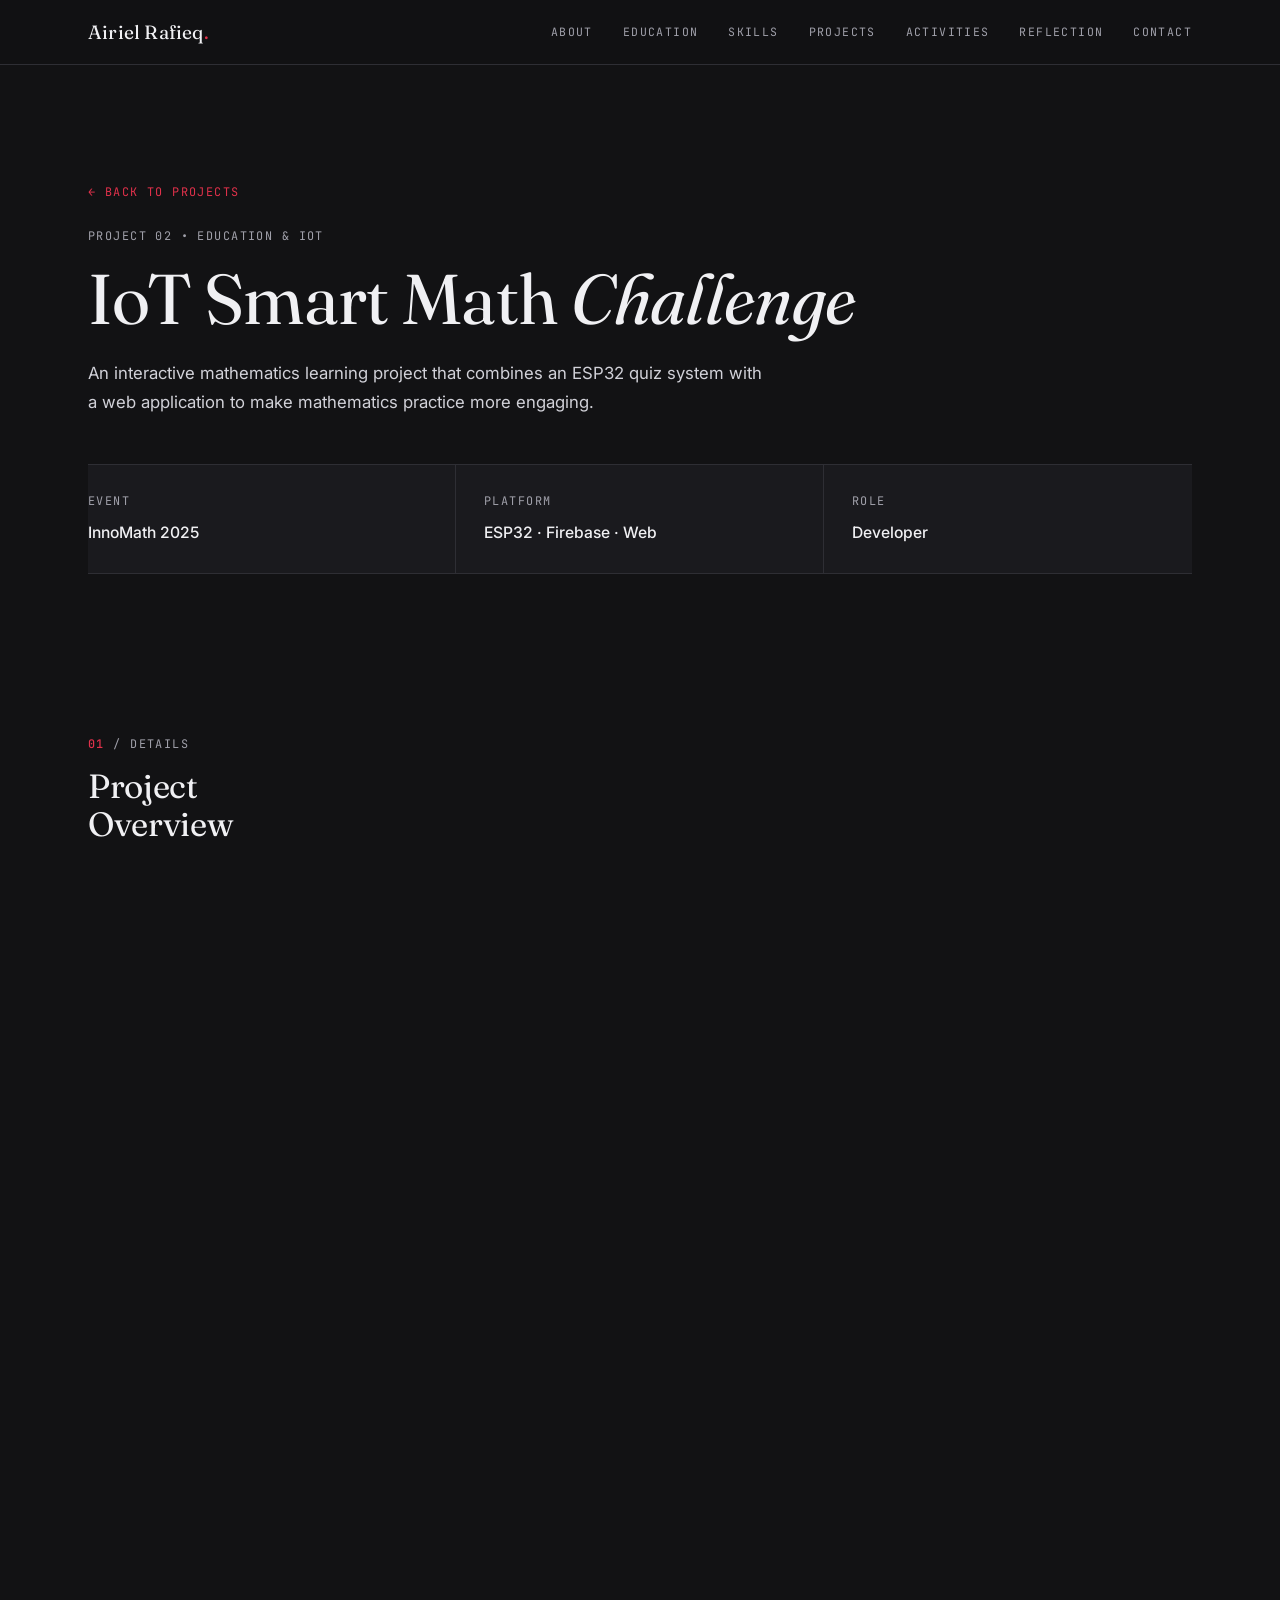
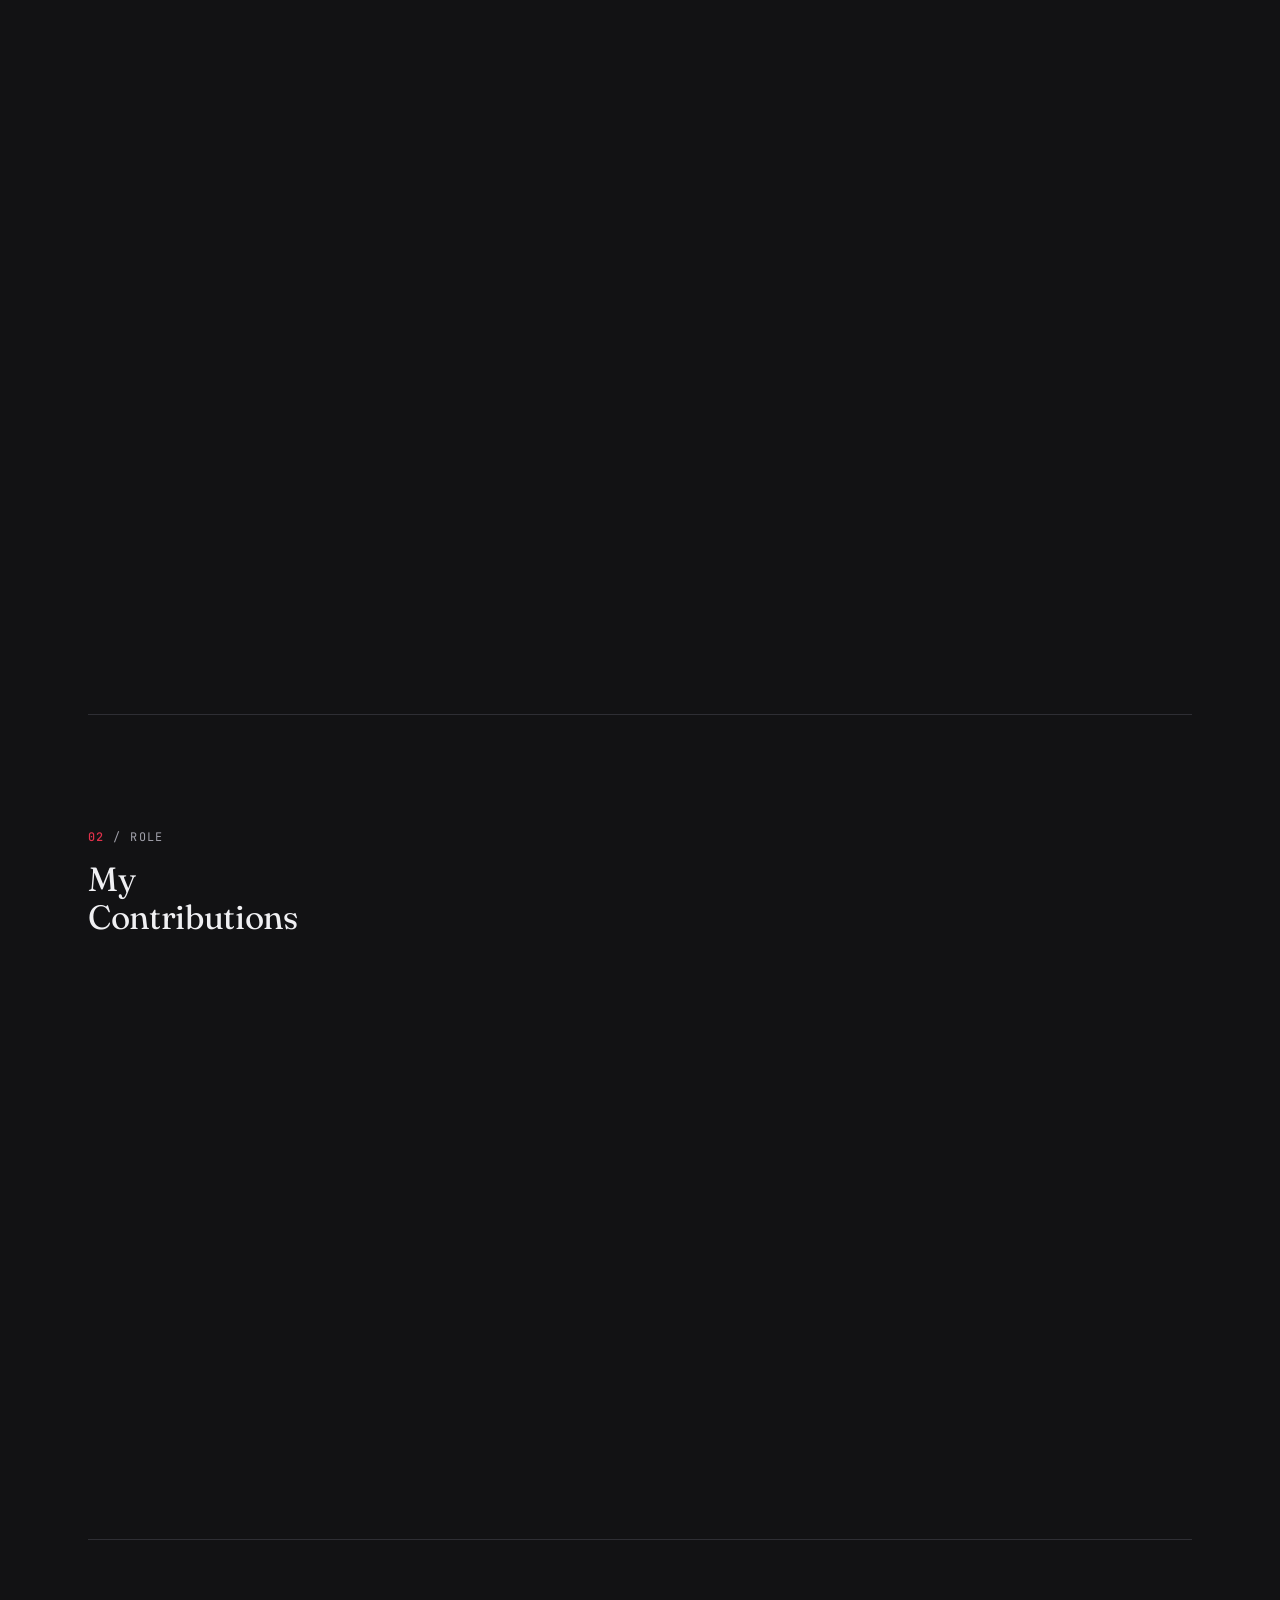
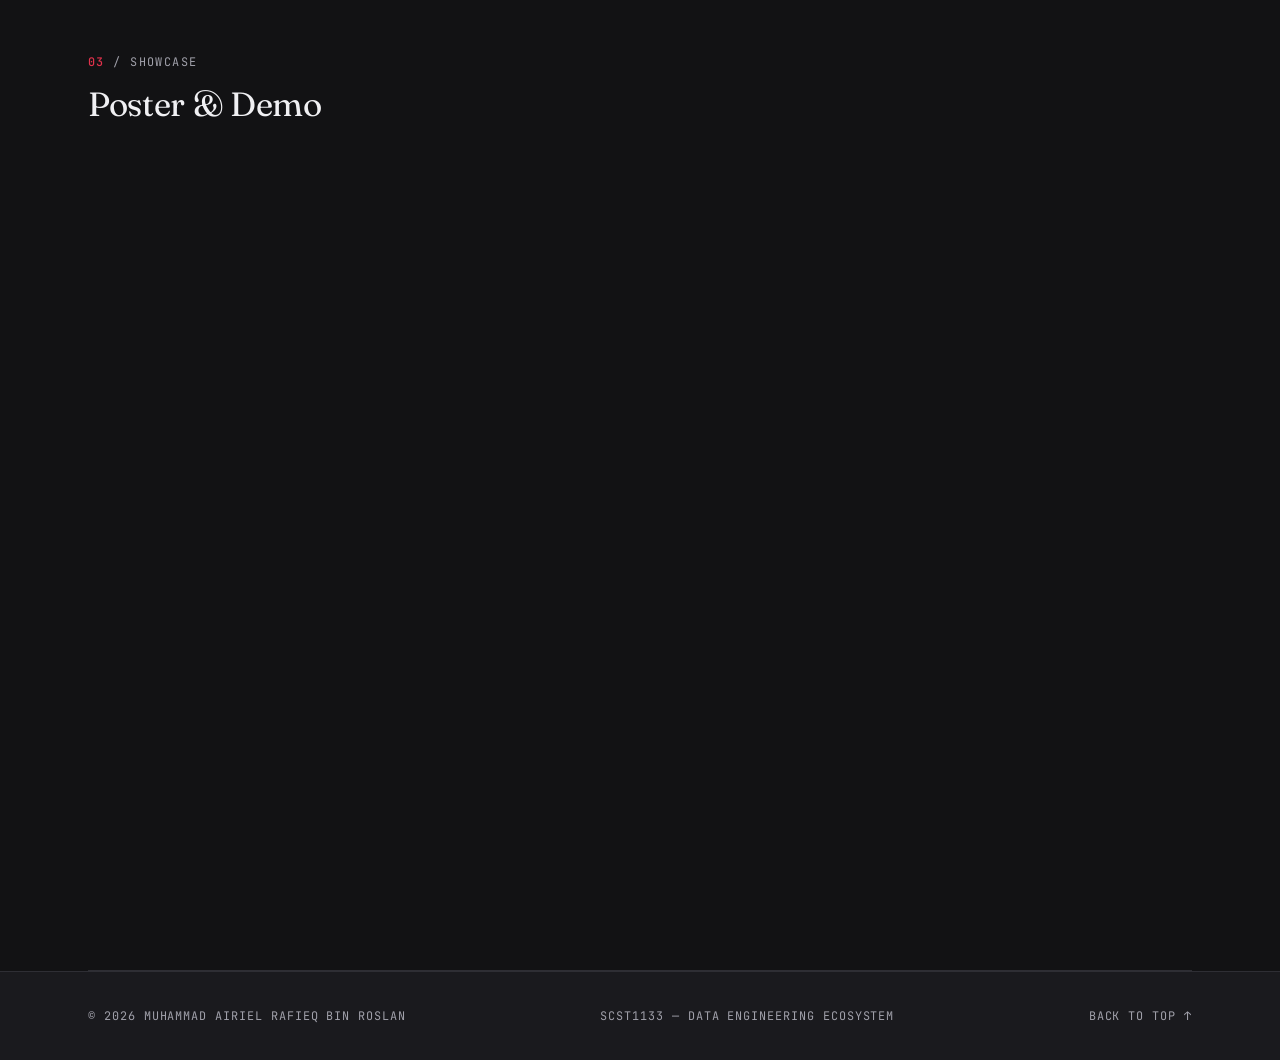
==== innomath.html @ 1515e337 "Add files via upload" ====
<!DOCTYPE html>
<html lang="en">
<head>
  <meta charset="UTF-8">
  <meta name="viewport" content="width=device-width, initial-scale=1.0">
  <meta name="description" content="IoT Smart Math Challenge Case Study — An interactive ESP32 quiz system and web leaderboard built by Airiel Rafieq.">
  <meta name="theme-color" content="#0a0a0a">
  <title>IoT Smart Math Challenge | Airiel Rafieq</title>

  <link rel="preconnect" href="https://fonts.googleapis.com">
  <link rel="preconnect" href="https://fonts.gstatic.com" crossorigin>
  <link href="https://fonts.googleapis.com/css2?family=Fraunces:opsz,wght@9..144,400;9..144,600&family=Inter:wght@400;500;600&family=JetBrains+Mono:wght@400;500&display=swap" rel="stylesheet">

  <link rel="stylesheet" href="style.css">
  <script src="script.js" defer></script>
</head>
<body id="top">

  <!-- TOP BAR -->
  <header class="topbar">
    <div class="wrap">
      <a class="brand" href="index.html">Airiel Rafieq<i>.</i></a>
      <button class="menu-btn" id="menu-btn" type="button" aria-expanded="false" aria-controls="main-nav">Menu</button>
      <nav id="main-nav" aria-label="Main navigation">
        <a href="index.html#about">About</a>
        <a href="index.html#education">Education</a>
        <a href="index.html#skills">Skills</a>
        <a href="index.html#projects">Projects</a>
        <a href="index.html#activities">Activities</a>
        <a href="index.html#reflection">Reflection</a>
        <a href="index.html#contact">Contact</a>
      </nav>
    </div>
  </header>

  <main class="wrap">

    <!-- HERO -->
    <section class="sec" style="border-bottom: 0; padding-bottom: 48px;">
      <a class="mono red" href="index.html#projects" style="display: inline-block; margin-bottom: 24px;">&larr; Back to projects</a>
      <p class="mono" style="margin-bottom: 14px;">Project 02 &bull; Education &amp; IoT</p>
      <h1 style="font-size: clamp(2.4rem, 5.5vw, 4.4rem); margin-bottom: 20px;">IoT Smart Math <em>Challenge</em></h1>
      <p class="lead" style="max-width: 680px;">
        An interactive mathematics learning project that combines an ESP32 quiz system with a web
        application to make mathematics practice more engaging.
      </p>

      <div class="facts" style="margin-top: 48px;">
        <div><span class="mono">Event</span><strong>InnoMath 2025</strong></div>
        <div><span class="mono">Platform</span><strong>ESP32 &middot; Firebase &middot; Web</strong></div>
        <div><span class="mono">Role</span><strong>Developer</strong></div>
      </div>
    </section>

    <!-- OVERVIEW -->
    <section class="sec" id="overview">
      <div class="sec-grid">
        <div class="sec-head">
          <span class="mono"><b>01</b> / Details</span>
          <h2>Project Overview</h2>
        </div>
        <div class="reveal">
          <p class="sec-intro" style="color: #d4d4d4; font-size: 1.1rem; line-height: 1.8;">
            The system uses an LCD to display mathematical questions and a 4&times;4 keypad for students to
            submit their answers. A buzzer provides feedback, while a web application supports player
            registration and leaderboard presentation.
          </p>
          <p style="color: var(--muted); margin-bottom: 32px;">
            Firebase and REST-based communication were explored to exchange information between the web
            application and the ESP32 system, including player information and scores.
          </p>

          <div class="thumb" style="border: 1px solid var(--line); background: var(--bg-2);">
            <img src="images/IoT Smart Math Challenge Poster.png" alt="IoT Smart Math Challenge interface" loading="lazy" style="width: 100%; height: auto; filter: grayscale(.2);">
          </div>
        </div>
      </div>
    </section>

    <!-- CONTRIBUTIONS -->
    <section class="sec" id="contributions">
      <div class="sec-grid">
        <div class="sec-head">
          <span class="mono"><b>02</b> / Role</span>
          <h2>My Contributions</h2>
        </div>
        <div class="reveal">
          <div class="rows">
            <div class="skill"><span class="n">01</span><h3>Concept &amp; Design</h3><p>Developed the concept of an interactive IoT mathematics challenge.</p></div>
            <div class="skill"><span class="n">02</span><h3>Hardware Integration</h3><p>Programmed ESP32, I2C LCD, 4&times;4 matrix keypad, and buzzer feedback.</p></div>
            <div class="skill"><span class="n">03</span><h3>Web Development</h3><p>Built user registration, live quiz support, and real-time leaderboard pages.</p></div>
            <div class="skill"><span class="n">04</span><h3>Cloud &amp; Data</h3><p>Integrated Firebase real-time database and managed live score handling.</p></div>
          </div>

          <div class="goal" style="margin-top: 40px;">
            <span class="mono red">Key Learning</span>
            <p>Microcontroller programming, web development, database integration, data handling, and real-time hardware debugging.</p>
          </div>
        </div>
      </div>
    </section>

    <!-- MEDIA / DEMO -->
    <section class="sec" id="media">
      <div class="sec-grid">
        <div class="sec-head">
          <span class="mono"><b>03</b> / Showcase</span>
          <h2>Poster &amp; Demo</h2>
        </div>
        <div class="reveal">
          <p class="sec-intro">Explore the poster, video demonstration, and web application.</p>
          
          <div class="activity" style="margin-bottom: 32px;">
            <img src="images/posteriosafe.png" alt="InnoMath 2025 Poster" loading="lazy">
            <div>
              <span class="mono">Project Poster</span>
              <h3>InnoMath 2025 E-Poster</h3>
              <p>Official exhibition poster detailing the architecture, hardware schematics, and workflow.</p>
              <a class="btn line" href="images/Shin-chan group e-poster.pdf" target="_blank" rel="noopener noreferrer">View PDF Poster &rarr;</a>
            </div>
          </div>

          <div class="links" style="max-width: 100%; margin-top: 32px;">
            <a href="https://drive.google.com/file/d/1Q7OXmVhhHLWHkp21j_22JaUSJQe2-PJ9/view?usp=share_link" target="_blank" rel="noopener noreferrer">
              <span>Watch Video Demonstration</span>
              <span>Google Drive &nearr;</span>
            </a>
            <a href="https://iotmathspeedchallenge.web.app" target="_blank" rel="noopener noreferrer">
              <span>Try Live Web Application</span>
              <span>Firebase Web App &nearr;</span>
            </a>
          </div>

          <div class="actions" style="margin-top: 48px; justify-content: space-between;">
            <a class="btn line" href="iosafe.html">&larr; Previous: IoSafe</a>
            <a class="btn solid" href="index.html#projects">All Projects &rarr;</a>
          </div>
        </div>
      </div>
    </section>

  </main>

  <!-- FOOTER -->
  <footer>
    <div class="wrap">
      <span class="mono">&copy; 2026 Muhammad Airiel Rafieq bin Roslan</span>
      <span class="mono">SCST1133 &mdash; Data Engineering Ecosystem</span>
      <a class="mono" href="#top">Back to top &uarr;</a>
    </div>
  </footer>

</body>
</html>
---- style.css ----
:root {
  /* Softened dark background (Charcoal/Graphite instead of pitch black) */
  --bg: #121214;
  --bg-2: #1a1a1e;
  --line: #2e2e34;
  --line-2: #42424b;
  --text: #f0f0f3;
  --muted: #a0a0aa;
  --red: #e0314b;
  --red-dark: #b8233a;
  --serif: "Fraunces", Georgia, serif;
  --sans: "Inter", system-ui, -apple-system, "Segoe UI", sans-serif;
  --mono: "JetBrains Mono", ui-monospace, Menlo, monospace;
  --max: 1160px;
}

* {
  box-sizing: border-box;
  margin: 0;
  padding: 0;
}

html {
  scroll-behavior: smooth;
  scroll-padding-top: 80px;
}

body {
  background: var(--bg);
  color: var(--text);
  font-family: var(--sans);
  font-size: 16px;
  line-height: 1.7;
  -webkit-font-smoothing: antialiased;
}

img {
  display: block;
  max-width: 100%;
  height: auto;
}

a {
  color: inherit;
  text-decoration: none;
}

::selection {
  background: var(--red);
  color: #fff;
}

.wrap {
  max-width: var(--max);
  margin: 0 auto;
  padding: 0 28px;
}

/* ---------- type helpers ---------- */
.mono {
  font-family: var(--mono);
  font-size: .74rem;
  letter-spacing: .12em;
  text-transform: uppercase;
  color: var(--muted);
}

.red {
  color: var(--red);
}

h1, h2, h3 {
  font-family: var(--serif);
  font-weight: 400;
  line-height: 1.12;
  letter-spacing: -.01em;
}

/* ---------- top bar ---------- */
.topbar {
  position: sticky;
  top: 0;
  z-index: 50;
  background: rgba(18, 18, 20, .94);
  backdrop-filter: blur(8px);
  border-bottom: 1px solid var(--line);
}

.topbar .wrap {
  display: flex;
  align-items: center;
  justify-content: space-between;
  height: 64px;
}

.brand {
  font-family: var(--serif);
  font-size: 1.2rem;
  letter-spacing: .01em;
}

.brand i {
  font-style: normal;
  color: var(--red);
}

nav {
  display: flex;
  gap: 30px;
  align-items: center;
}

nav a {
  font-family: var(--mono);
  font-size: .72rem;
  letter-spacing: .12em;
  text-transform: uppercase;
  color: var(--muted);
  padding: 6px 0;
  border-bottom: 1px solid transparent;
  transition: .2s;
}

nav a:hover, nav a.active {
  color: var(--text);
  border-bottom-color: var(--red);
}

.menu-btn {
  display: none;
  background: none;
  border: 1px solid var(--line-2);
  color: var(--text);
  font-family: var(--mono);
  font-size: .72rem;
  letter-spacing: .1em;
  padding: 7px 12px;
  cursor: pointer;
}

/* ---------- buttons ---------- */
.btn {
  display: inline-flex;
  align-items: center;
  gap: 10px;
  font-family: var(--mono);
  font-size: .75rem;
  letter-spacing: .12em;
  text-transform: uppercase;
  padding: 15px 26px;
  border: 1px solid var(--line-2);
  transition: .2s;
  cursor: pointer;
}

.btn.solid {
  background: var(--red);
  border-color: var(--red);
  color: #fff;
}

.btn.solid:hover {
  background: var(--red-dark);
  border-color: var(--red-dark);
}

.btn.line:hover {
  border-color: var(--red);
  color: var(--red);
}

/* ---------- hero ---------- */
.hero {
  padding: 96px 0 0;
}

.hero-grid {
  display: grid;
  grid-template-columns: 1.25fr .75fr;
  gap: 72px;
  align-items: end;
}

.hero .mono {
  margin-bottom: 28px;
  display: flex;
  align-items: center;
  gap: 14px;
}

.hero .mono::before {
  content: "";
  width: 36px;
  height: 1px;
  background: var(--red);
}

.hero h1 {
  font-size: clamp(2.7rem, 6.2vw, 5.2rem);
  margin-bottom: 26px;
}

.hero h1 em {
  font-style: italic;
  color: var(--red);
}

.role {
  font-family: var(--mono);
  font-size: .82rem;
  letter-spacing: .06em;
  color: var(--muted);
  margin-bottom: 26px;
}

.lead {
  max-width: 520px;
  color: #d1d1d8;
  font-size: 1.05rem;
  margin-bottom: 40px;
}

.actions {
  display: flex;
  flex-wrap: wrap;
  gap: 14px;
}

.portrait {
  position: relative;
  justify-self: end;
  width: 100%;
  max-width: 360px;
}

.portrait::before {
  content: "";
  position: absolute;
  inset: 18px -18px -18px 18px;
  border: 1px solid var(--red);
  z-index: 0;
}

.portrait img {
  position: relative;
  z-index: 1;
  width: 100%;
  aspect-ratio: 4/5;
  object-fit: cover;
  filter: grayscale(0.5) contrast(1.02);
  background: var(--bg-2);
}

.facts {
  margin-top: 96px;
  border-top: 1px solid var(--line);
  border-bottom: 1px solid var(--line);
  display: grid;
  grid-template-columns: repeat(3, 1fr);
  background: var(--bg-2);
}

.facts div {
  padding: 26px 28px;
  border-right: 1px solid var(--line);
}

.facts div:first-child {
  padding-left: 0;
}

.facts div:last-child {
  border-right: 0;
}

.facts .mono {
  display: block;
  margin-bottom: 8px;
}

.facts strong {
  font-weight: 500;
  font-size: .98rem;
}

/* ---------- sections ---------- */
section.sec {
  padding: 112px 0;
  border-bottom: 1px solid var(--line);
}

.sec-grid {
  display: grid;
  grid-template-columns: 240px 1fr;
  gap: 56px;
}

.sec-head {
  position: sticky;
  top: 110px;
  align-self: start;
}

.sec-head .mono {
  display: block;
  margin-bottom: 14px;
}

.sec-head .mono b {
  color: var(--red);
  font-weight: 500;
}

.sec-head h2 {
  font-size: 2.1rem;
}

.sec-intro {
  color: var(--muted);
  max-width: 620px;
  margin-bottom: 44px;
}

/* about */
.about p {
  font-size: 1.18rem;
  line-height: 1.75;
  color: #e0e0e6;
  margin-bottom: 22px;
  max-width: 680px;
}

.goal {
  margin-top: 44px;
  padding: 28px;
  border-left: 2px solid var(--red);
  background: var(--bg-2);
}

.goal .mono {
  display: block;
  margin-bottom: 10px;
}

.goal p {
  font-size: 1rem;
  color: #c8c8d0;
  margin: 0;
}

/* education */
.rows {
  border-top: 1px solid var(--line);
}

.edu {
  display: grid;
  grid-template-columns: 150px 1fr 140px;
  gap: 32px;
  padding: 34px 0;
  border-bottom: 1px solid var(--line);
  align-items: start;
}

.edu .when {
  font-family: var(--mono);
  font-size: .78rem;
  color: var(--red);
  letter-spacing: .06em;
  padding-top: 6px;
}

.edu h3 {
  font-size: 1.4rem;
  margin-bottom: 6px;
}

.edu .where {
  color: var(--text);
  font-weight: 500;
  font-size: .95rem;
  margin-bottom: 10px;
}

.edu p.d {
  color: var(--muted);
  font-size: .95rem;
  max-width: 520px;
}

.edu .tagline {
  display: block;
  margin-bottom: 10px;
}

.edu img {
  width: 140px;
  height: 96px;
  object-fit: cover;
  filter: grayscale(0.4);
  opacity: .9;
  transition: .3s;
  border: 1px solid var(--line);
}

.edu:hover img {
  filter: none;
  opacity: 1;
}

/* skills */
.skill {
  display: grid;
  grid-template-columns: 64px 240px 1fr;
  gap: 24px;
  padding: 26px 0;
  border-bottom: 1px solid var(--line);
  align-items: baseline;
  transition: padding .25s;
}

.skill:hover {
  padding-left: 12px;
}

.skill .n {
  font-family: var(--mono);
  font-size: .78rem;
  color: var(--red);
}

.skill h3 {
  font-size: 1.25rem;
}

.skill p {
  color: var(--muted);
  font-size: .95rem;
}

/* ---------- Full Poster Image Styling ---------- */
.project {
  display: grid;
  grid-template-columns: 1fr 1fr;
  gap: 48px;
  padding: 44px 0;
  border-bottom: 1px solid var(--line);
  align-items: start;
}

.project:first-child {
  padding-top: 0;
}

.project .thumb {
  overflow: hidden;
  border: 1px solid var(--line);
  background: var(--bg-2);
  width: 100%;
}

/* Show FULL poster without cropping */
.project .thumb img,
.full-poster img {
  width: 100%;
  height: auto;
  object-fit: contain;
  filter: none;
  transition: transform .4s ease;
}

.project:hover .thumb img {
  transform: scale(1.02);
}

.project .num {
  font-family: var(--serif);
  font-size: 3.4rem;
  color: var(--red);
  line-height: 1;
  display: block;
  margin-bottom: 16px;
}

.project h3 {
  font-size: 1.8rem;
  margin-bottom: 14px;
}

.project p {
  color: #c8c8d0;
  margin-bottom: 16px;
}

.project .inc {
  display: block;
  margin-bottom: 26px;
}

.more {
  font-family: var(--mono);
  font-size: .75rem;
  letter-spacing: .12em;
  text-transform: uppercase;
  border-bottom: 1px solid var(--red);
  padding-bottom: 5px;
  transition: .2s;
}

.more:hover {
  color: var(--red);
  padding-right: 8px;
}

/* activities */
.activity {
  display: grid;
  grid-template-columns: 260px 1fr;
  gap: 40px;
  padding: 34px 0;
  border-top: 1px solid var(--line);
  border-bottom: 1px solid var(--line);
}

.activity img {
  width: 100%;
  height: auto;
  object-fit: contain;
  border: 1px solid var(--line);
  background: var(--bg-2);
}

.activity h3 {
  font-size: 1.5rem;
  margin: 8px 0 10px;
}

.activity .meta {
  font-family: var(--mono);
  font-size: .74rem;
  color: var(--muted);
  letter-spacing: .04em;
  margin-bottom: 16px;
}

.activity p {
  color: #c8c8d0;
  margin-bottom: 18px;
}

.activity h4 {
  font-family: var(--mono);
  font-size: .72rem;
  letter-spacing: .12em;
  text-transform: uppercase;
  color: var(--red);
  margin-bottom: 10px;
  font-weight: 500;
}

.activity ul {
  list-style: none;
}

.activity li {
  position: relative;
  padding: 7px 0 7px 22px;
  color: #d8d8e0;
  font-size: .95rem;
  border-top: 1px solid var(--line);
}

.activity li::before {
  content: "";
  position: absolute;
  left: 0;
  top: 18px;
  width: 10px;
  height: 1px;
  background: var(--red);
}

/* reflection */
.cols {
  display: grid;
  grid-template-columns: repeat(3, 1fr);
  gap: 36px;
}

.col {
  border-top: 2px solid var(--red);
  padding-top: 22px;
  background: var(--bg-2);
  padding: 22px;
}

.col .mono {
  display: block;
  margin-bottom: 12px;
}

.col h3 {
  font-size: 1.35rem;
  margin-bottom: 12px;
}

.col p {
  color: var(--muted);
  font-size: .95rem;
}

/* contact */
.contact h2.big {
  font-size: clamp(2.4rem, 5vw, 4rem);
  margin-bottom: 22px;
  max-width: 760px;
}

.contact h2.big em {
  font-style: italic;
  color: var(--red);
}

.contact .sec-intro {
  margin-bottom: 40px;
}

.links {
  border-top: 1px solid var(--line);
  max-width: 640px;
  margin-bottom: 40px;
}

.links a {
  display: flex;
  justify-content: space-between;
  align-items: center;
  padding: 18px 0;
  border-bottom: 1px solid var(--line);
  transition: .2s;
}

.links a span:first-child {
  font-family: var(--serif);
  font-size: 1.25rem;
}

.links a span:last-child {
  font-family: var(--mono);
  font-size: .72rem;
  color: var(--muted);
  letter-spacing: .06em;
}

.links a:hover {
  padding-left: 12px;
  color: var(--red);
}

.links a:hover span:last-child {
  color: var(--red);
}

/* footer */
footer {
  padding: 34px 0;
  background: var(--bg-2);
  border-top: 1px solid var(--line);
}

footer .wrap {
  display: flex;
  justify-content: space-between;
  flex-wrap: wrap;
  gap: 12px;
}

footer .mono {
  letter-spacing: .08em;
}

footer a:hover {
  color: var(--red);
}

/* reveal */
.reveal {
  opacity: 0;
  transform: translateY(18px);
  transition: opacity .7s ease, transform .7s ease;
}

.reveal.in {
  opacity: 1;
  transform: none;
}

@media (prefers-reduced-motion: reduce) {
  .reveal {
    opacity: 1;
    transform: none;
    transition: none;
  }
  html {
    scroll-behavior: auto;
  }
}

/* responsive */
@media (max-width: 960px) {
  .hero-grid { grid-template-columns: 1fr; gap: 64px; }
  .portrait { justify-self: start; max-width: 300px; margin-right: 18px; }
  .sec-grid { grid-template-columns: 1fr; gap: 32px; }
  .sec-head { position: static; }
  .project { grid-template-columns: 1fr; gap: 28px; }
  .cols { grid-template-columns: 1fr; gap: 32px; }
  .activity { grid-template-columns: 1fr; }
}

@media (max-width: 760px) {
  .menu-btn { display: block; }
  nav {
    display: none;
    position: absolute;
    top: 64px;
    left: 0;
    right: 0;
    flex-direction: column;
    align-items: flex-start;
    gap: 0;
    background: var(--bg);
    border-bottom: 1px solid var(--line);
    padding: 8px 28px 16px;
  }
  nav.open { display: flex; }
  nav a { width: 100%; padding: 14px 0; border-bottom: 1px solid var(--line); }
  .hero { padding-top: 64px; }
  section.sec { padding: 80px 0; }
  .facts { grid-template-columns: 1fr; margin-top: 72px; }
  .facts div { border-right: 0; border-bottom: 1px solid var(--line); padding: 20px 0; }
  .facts div:last-child { border-bottom: 0; }
  .edu { grid-template-columns: 1fr; gap: 12px; }
  .edu img { width: 100%; height: 160px; }
  .skill { grid-template-columns: 40px 1fr; gap: 6px 16px; }
  .skill p { grid-column: 2; }
}
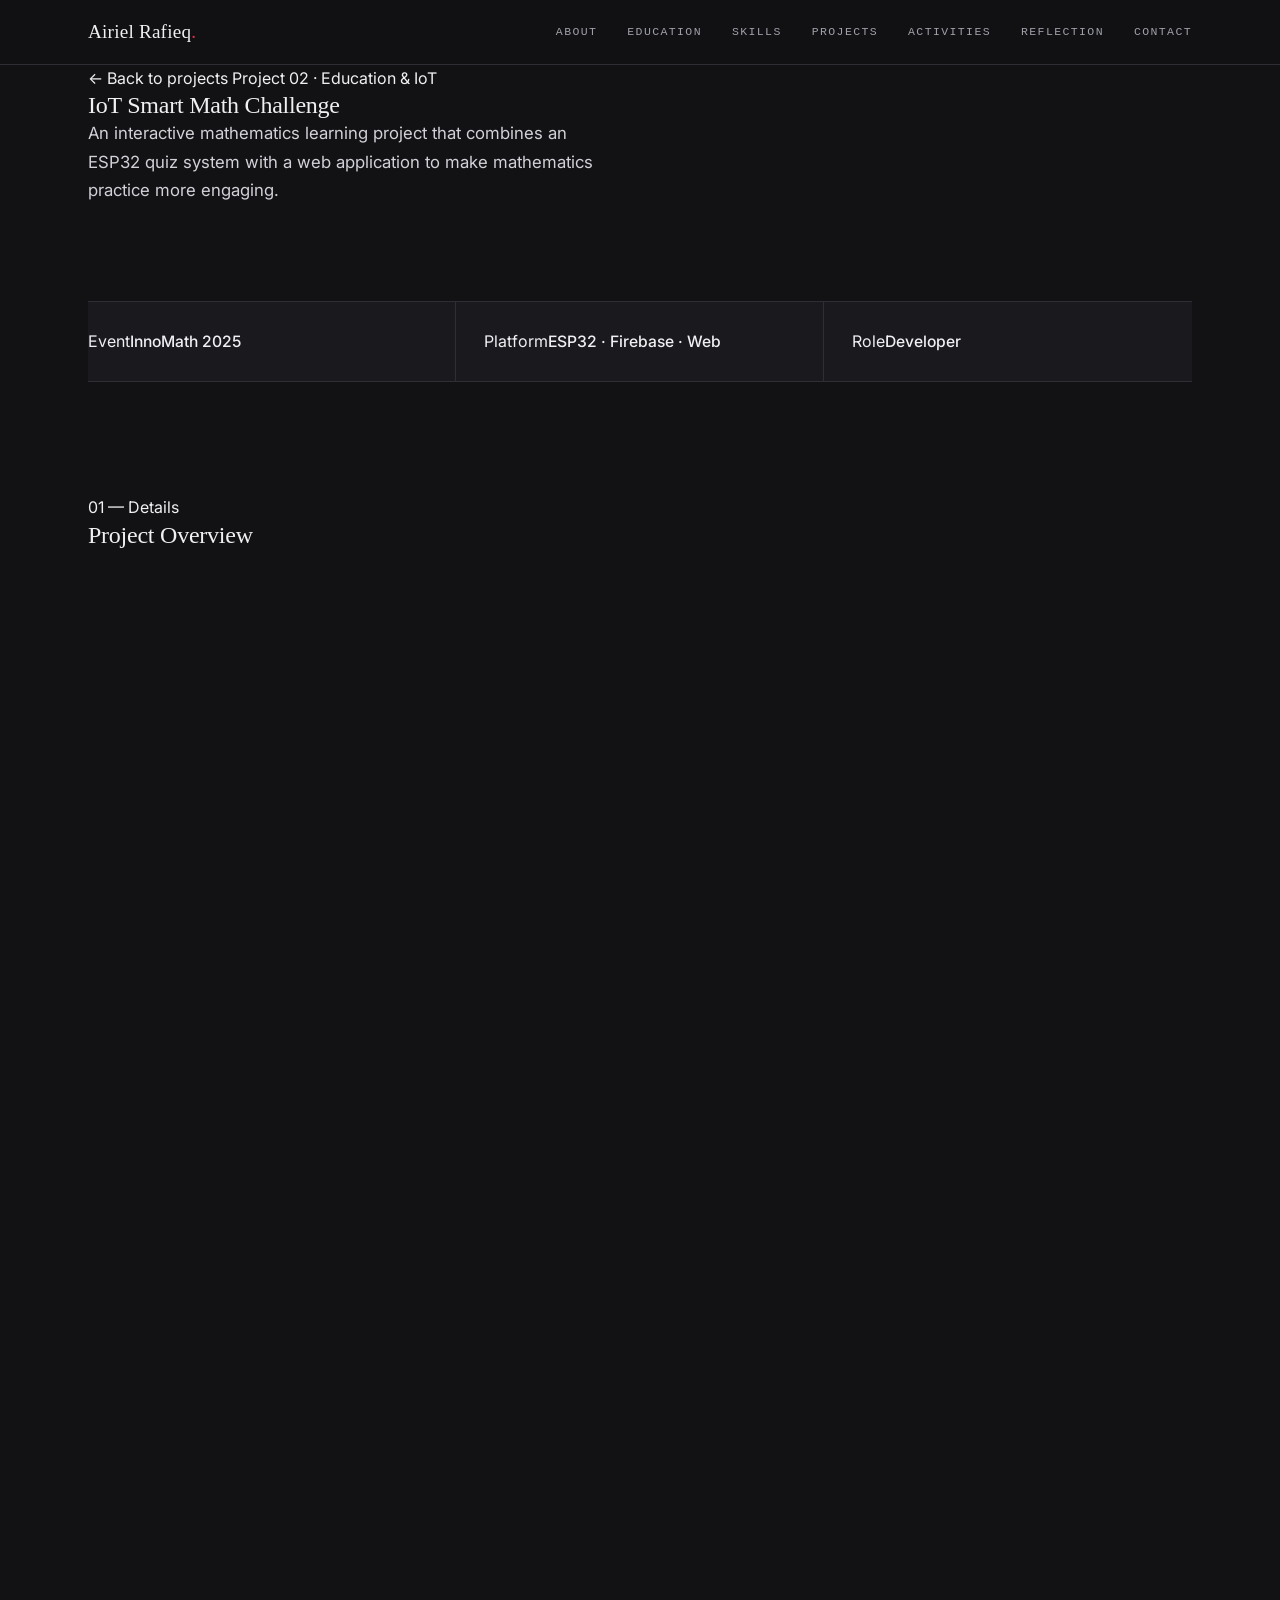
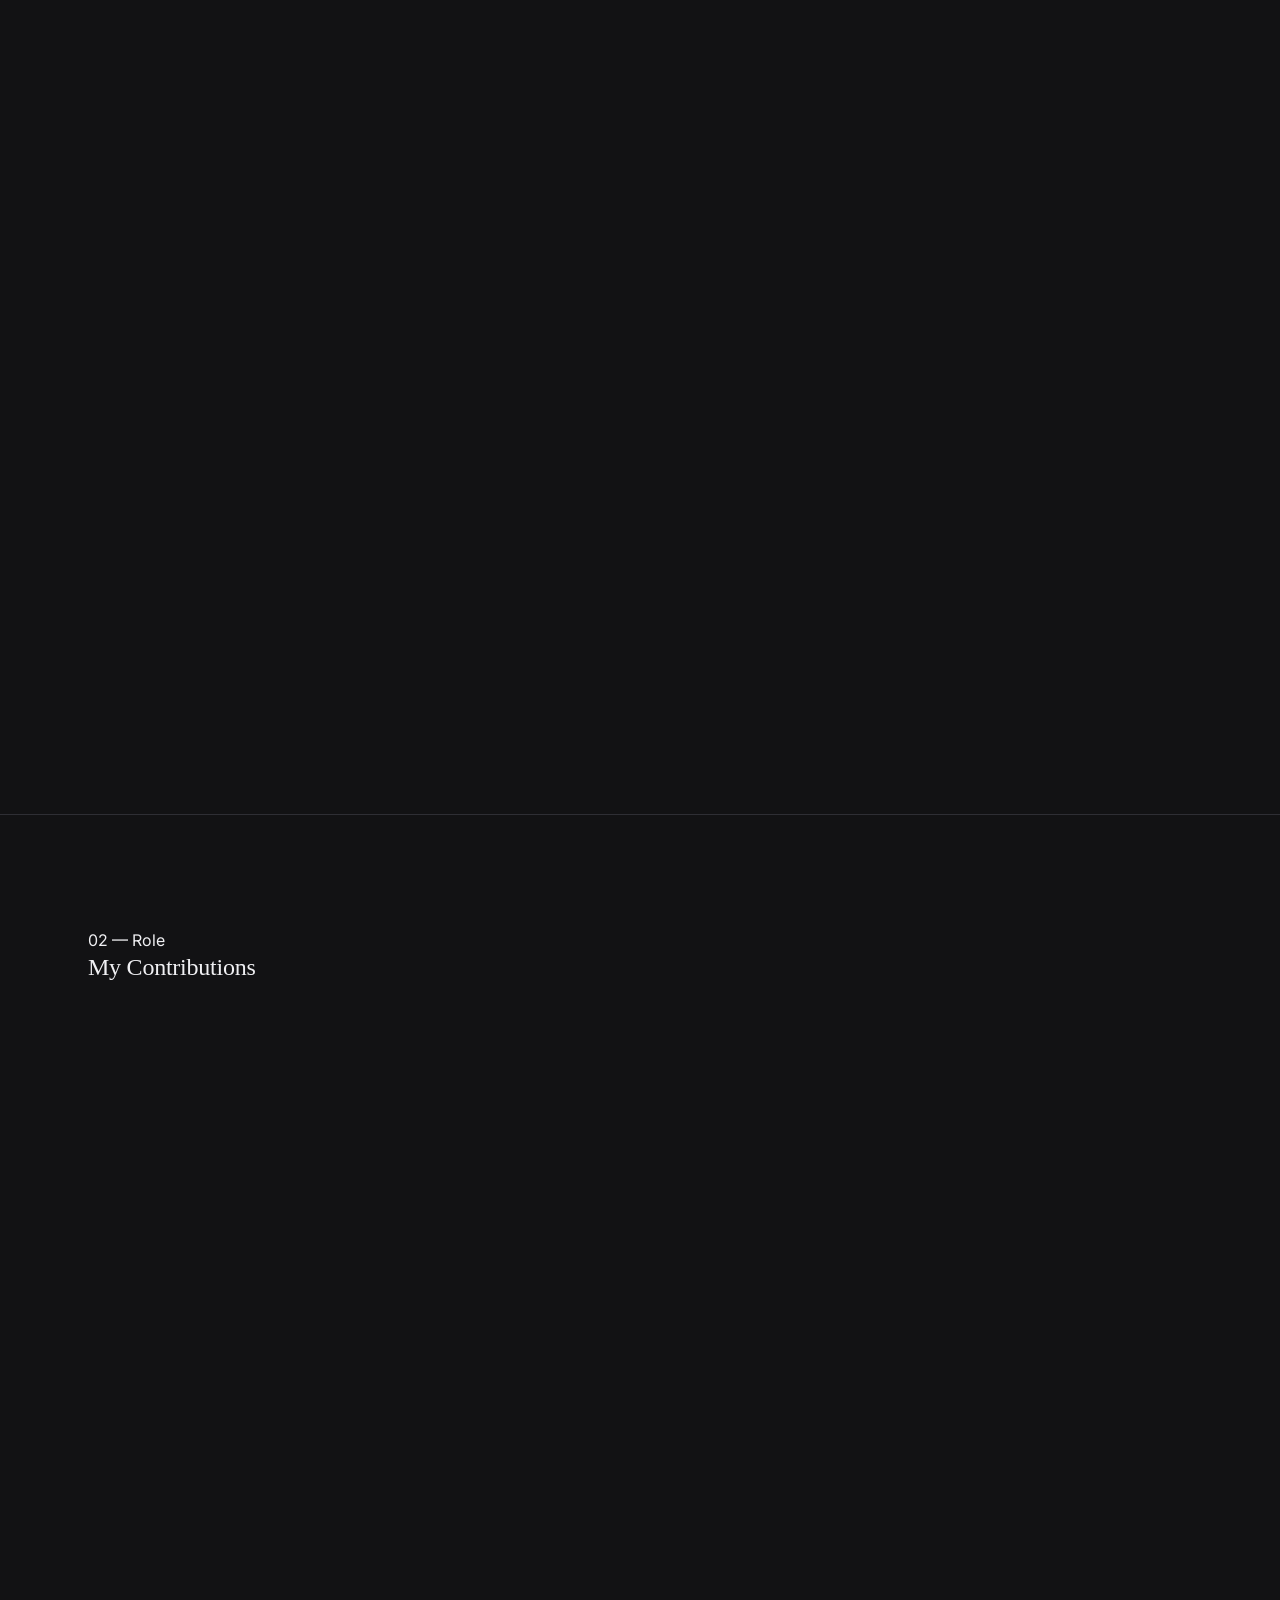
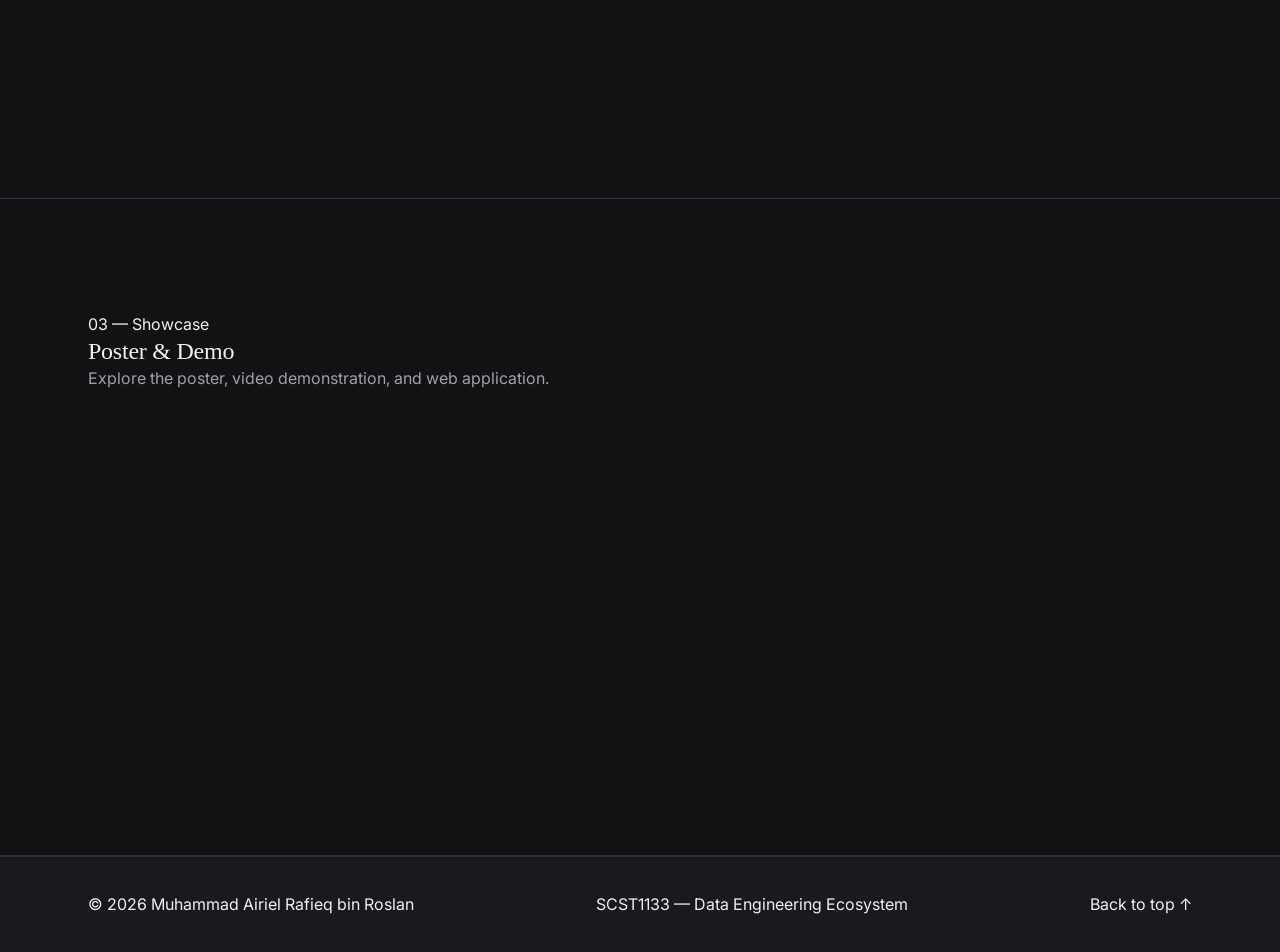
==== commit f2b517c4: "Update theme color and restructure HTML sections" ====
--- a/innomath.html
+++ b/innomath.html
@@ -4,19 +4,18 @@
   <meta charset="UTF-8">
   <meta name="viewport" content="width=device-width, initial-scale=1.0">
   <meta name="description" content="IoT Smart Math Challenge Case Study — An interactive ESP32 quiz system and web leaderboard built by Airiel Rafieq.">
-  <meta name="theme-color" content="#0a0a0a">
+  <meta name="theme-color" content="#0c0c0d">
   <title>IoT Smart Math Challenge | Airiel Rafieq</title>
 
   <link rel="preconnect" href="https://fonts.googleapis.com">
   <link rel="preconnect" href="https://fonts.gstatic.com" crossorigin>
-  <link href="https://fonts.googleapis.com/css2?family=Fraunces:opsz,wght@9..144,400;9..144,600&family=Inter:wght@400;500;600&family=JetBrains+Mono:wght@400;500&display=swap" rel="stylesheet">
+  <link href="https://fonts.googleapis.com/css2?family=Inter:wght@400;500;600&display=swap" rel="stylesheet">
 
   <link rel="stylesheet" href="style.css">
   <script src="script.js" defer></script>
 </head>
 <body id="top">
 
-  <!-- TOP BAR -->
   <header class="topbar">
     <div class="wrap">
       <a class="brand" href="index.html">Airiel Rafieq<i>.</i></a>
@@ -33,94 +32,86 @@
     </div>
   </header>
 
-  <main class="wrap">
+  <main>
 
-    <!-- HERO -->
-    <section class="sec" style="border-bottom: 0; padding-bottom: 48px;">
-      <a class="mono red" href="index.html#projects" style="display: inline-block; margin-bottom: 24px;">&larr; Back to projects</a>
-      <p class="mono" style="margin-bottom: 14px;">Project 02 &bull; Education &amp; IoT</p>
-      <h1 style="font-size: clamp(2.4rem, 5.5vw, 4.4rem); margin-bottom: 20px;">IoT Smart Math <em>Challenge</em></h1>
-      <p class="lead" style="max-width: 680px;">
-        An interactive mathematics learning project that combines an ESP32 quiz system with a web
-        application to make mathematics practice more engaging.
-      </p>
-
-      <div class="facts" style="margin-top: 48px;">
-        <div><span class="mono">Event</span><strong>InnoMath 2025</strong></div>
-        <div><span class="mono">Platform</span><strong>ESP32 &middot; Firebase &middot; Web</strong></div>
-        <div><span class="mono">Role</span><strong>Developer</strong></div>
+    <section class="case-hero">
+      <div class="wrap">
+        <a class="label back" href="index.html#projects">&larr; Back to projects</a>
+        <span class="label">Project 02 &middot; Education &amp; IoT</span>
+        <h1>IoT Smart Math <span>Challenge</span></h1>
+        <p class="lead">
+          An interactive mathematics learning project that combines an ESP32 quiz system with a web
+          application to make mathematics practice more engaging.
+        </p>
+        <div class="facts">
+          <div><span class="label">Event</span><strong>InnoMath 2025</strong></div>
+          <div><span class="label">Platform</span><strong>ESP32 &middot; Firebase &middot; Web</strong></div>
+          <div><span class="label">Role</span><strong>Developer</strong></div>
+        </div>
       </div>
     </section>
 
-    <!-- OVERVIEW -->
     <section class="sec" id="overview">
-      <div class="sec-grid">
-        <div class="sec-head">
-          <span class="mono"><b>01</b> / Details</span>
+      <div class="wrap">
+        <div class="sec-title">
+          <span class="label">01 &mdash; Details</span>
           <h2>Project Overview</h2>
         </div>
         <div class="reveal">
-          <p class="sec-intro" style="color: #d4d4d4; font-size: 1.1rem; line-height: 1.8;">
-            The system uses an LCD to display mathematical questions and a 4&times;4 keypad for students to
-            submit their answers. A buzzer provides feedback, while a web application supports player
-            registration and leaderboard presentation.
-          </p>
-          <p style="color: var(--muted); margin-bottom: 32px;">
-            Firebase and REST-based communication were explored to exchange information between the web
-            application and the ESP32 system, including player information and scores.
-          </p>
-
-          <div class="thumb" style="border: 1px solid var(--line); background: var(--bg-2);">
-            <img src="images/IoT Smart Math Challenge Poster.png" alt="IoT Smart Math Challenge interface" loading="lazy" style="width: 100%; height: auto; filter: grayscale(.2);">
+          <div class="about">
+            <p>
+              The system uses an LCD to display mathematical questions and a 4&times;4 keypad for students to
+              submit their answers. A buzzer provides feedback, while a web application supports player
+              registration and leaderboard presentation.
+            </p>
+            <p style="font-size:1rem; color:var(--muted);">
+              Firebase and REST-based communication were explored to exchange information between the web
+              application and the ESP32 system, including player information and scores.
+            </p>
+          </div>
+          <div class="poster" style="margin-top:40px;">
+            <img src="images/IoT%20Smart%20Math%20Challenge%20Poster.png" alt="IoT Smart Math Challenge poster" loading="lazy">
           </div>
         </div>
       </div>
     </section>
 
-    <!-- CONTRIBUTIONS -->
     <section class="sec" id="contributions">
-      <div class="sec-grid">
-        <div class="sec-head">
-          <span class="mono"><b>02</b> / Role</span>
+      <div class="wrap">
+        <div class="sec-title">
+          <span class="label">02 &mdash; Role</span>
           <h2>My Contributions</h2>
         </div>
         <div class="reveal">
-          <div class="rows">
-            <div class="skill"><span class="n">01</span><h3>Concept &amp; Design</h3><p>Developed the concept of an interactive IoT mathematics challenge.</p></div>
-            <div class="skill"><span class="n">02</span><h3>Hardware Integration</h3><p>Programmed ESP32, I2C LCD, 4&times;4 matrix keypad, and buzzer feedback.</p></div>
-            <div class="skill"><span class="n">03</span><h3>Web Development</h3><p>Built user registration, live quiz support, and real-time leaderboard pages.</p></div>
-            <div class="skill"><span class="n">04</span><h3>Cloud &amp; Data</h3><p>Integrated Firebase real-time database and managed live score handling.</p></div>
+          <div class="skills">
+            <div class="skill"><h3>Concept &amp; Design</h3><p>Developed the concept of an interactive IoT mathematics challenge.</p></div>
+            <div class="skill"><h3>Hardware Integration</h3><p>Programmed ESP32, I2C LCD, 4&times;4 matrix keypad, and buzzer feedback.</p></div>
+            <div class="skill"><h3>Web Development</h3><p>Built user registration, live quiz support, and real-time leaderboard pages.</p></div>
+            <div class="skill"><h3>Cloud &amp; Data</h3><p>Integrated Firebase real-time database and managed live score handling.</p></div>
           </div>
-
-          <div class="goal" style="margin-top: 40px;">
-            <span class="mono red">Key Learning</span>
-            <p>Microcontroller programming, web development, database integration, data handling, and real-time hardware debugging.</p>
+          <div class="about" style="margin-top:40px;">
+            <div class="goal">
+              <span class="label accent">Key Learning</span>
+              <p>Microcontroller programming, web development, database integration, data handling, and real-time hardware debugging.</p>
+            </div>
           </div>
         </div>
       </div>
     </section>
 
-    <!-- MEDIA / DEMO -->
     <section class="sec" id="media">
-      <div class="sec-grid">
-        <div class="sec-head">
-          <span class="mono"><b>03</b> / Showcase</span>
+      <div class="wrap">
+        <div class="sec-title">
+          <span class="label">03 &mdash; Showcase</span>
           <h2>Poster &amp; Demo</h2>
+          <p class="sec-intro">Explore the poster, video demonstration, and web application.</p>
         </div>
         <div class="reveal">
-          <p class="sec-intro">Explore the poster, video demonstration, and web application.</p>
-          
-          <div class="activity" style="margin-bottom: 32px;">
-            <img src="images/posteriosafe.png" alt="InnoMath 2025 Poster" loading="lazy">
-            <div>
-              <span class="mono">Project Poster</span>
-              <h3>InnoMath 2025 E-Poster</h3>
-              <p>Official exhibition poster detailing the architecture, hardware schematics, and workflow.</p>
-              <a class="btn line" href="images/Shin-chan group e-poster.pdf" target="_blank" rel="noopener noreferrer">View PDF Poster &rarr;</a>
-            </div>
-          </div>
-
-          <div class="links" style="max-width: 100%; margin-top: 32px;">
+          <div class="links" style="max-width:100%; margin-top:0;">
+            <a href="images/Shin-chan%20group%20e-poster.pdf" target="_blank" rel="noopener noreferrer">
+              <span>View InnoMath 2025 E-Poster</span>
+              <span>PDF &nearr;</span>
+            </a>
             <a href="https://drive.google.com/file/d/1Q7OXmVhhHLWHkp21j_22JaUSJQe2-PJ9/view?usp=share_link" target="_blank" rel="noopener noreferrer">
               <span>Watch Video Demonstration</span>
               <span>Google Drive &nearr;</span>
@@ -131,7 +122,7 @@
             </a>
           </div>
 
-          <div class="actions" style="margin-top: 48px; justify-content: space-between;">
+          <div class="nav-row">
             <a class="btn line" href="iosafe.html">&larr; Previous: IoSafe</a>
             <a class="btn solid" href="index.html#projects">All Projects &rarr;</a>
           </div>
@@ -141,14 +132,13 @@
 
   </main>
 
-  <!-- FOOTER -->
   <footer>
     <div class="wrap">
-      <span class="mono">&copy; 2026 Muhammad Airiel Rafieq bin Roslan</span>
-      <span class="mono">SCST1133 &mdash; Data Engineering Ecosystem</span>
-      <a class="mono" href="#top">Back to top &uarr;</a>
+      <span>&copy; 2026 Muhammad Airiel Rafieq bin Roslan</span>
+      <span>SCST1133 &mdash; Data Engineering Ecosystem</span>
+      <a href="#top">Back to top &uarr;</a>
     </div>
   </footer>
 
 </body>
-</html>+</html>
